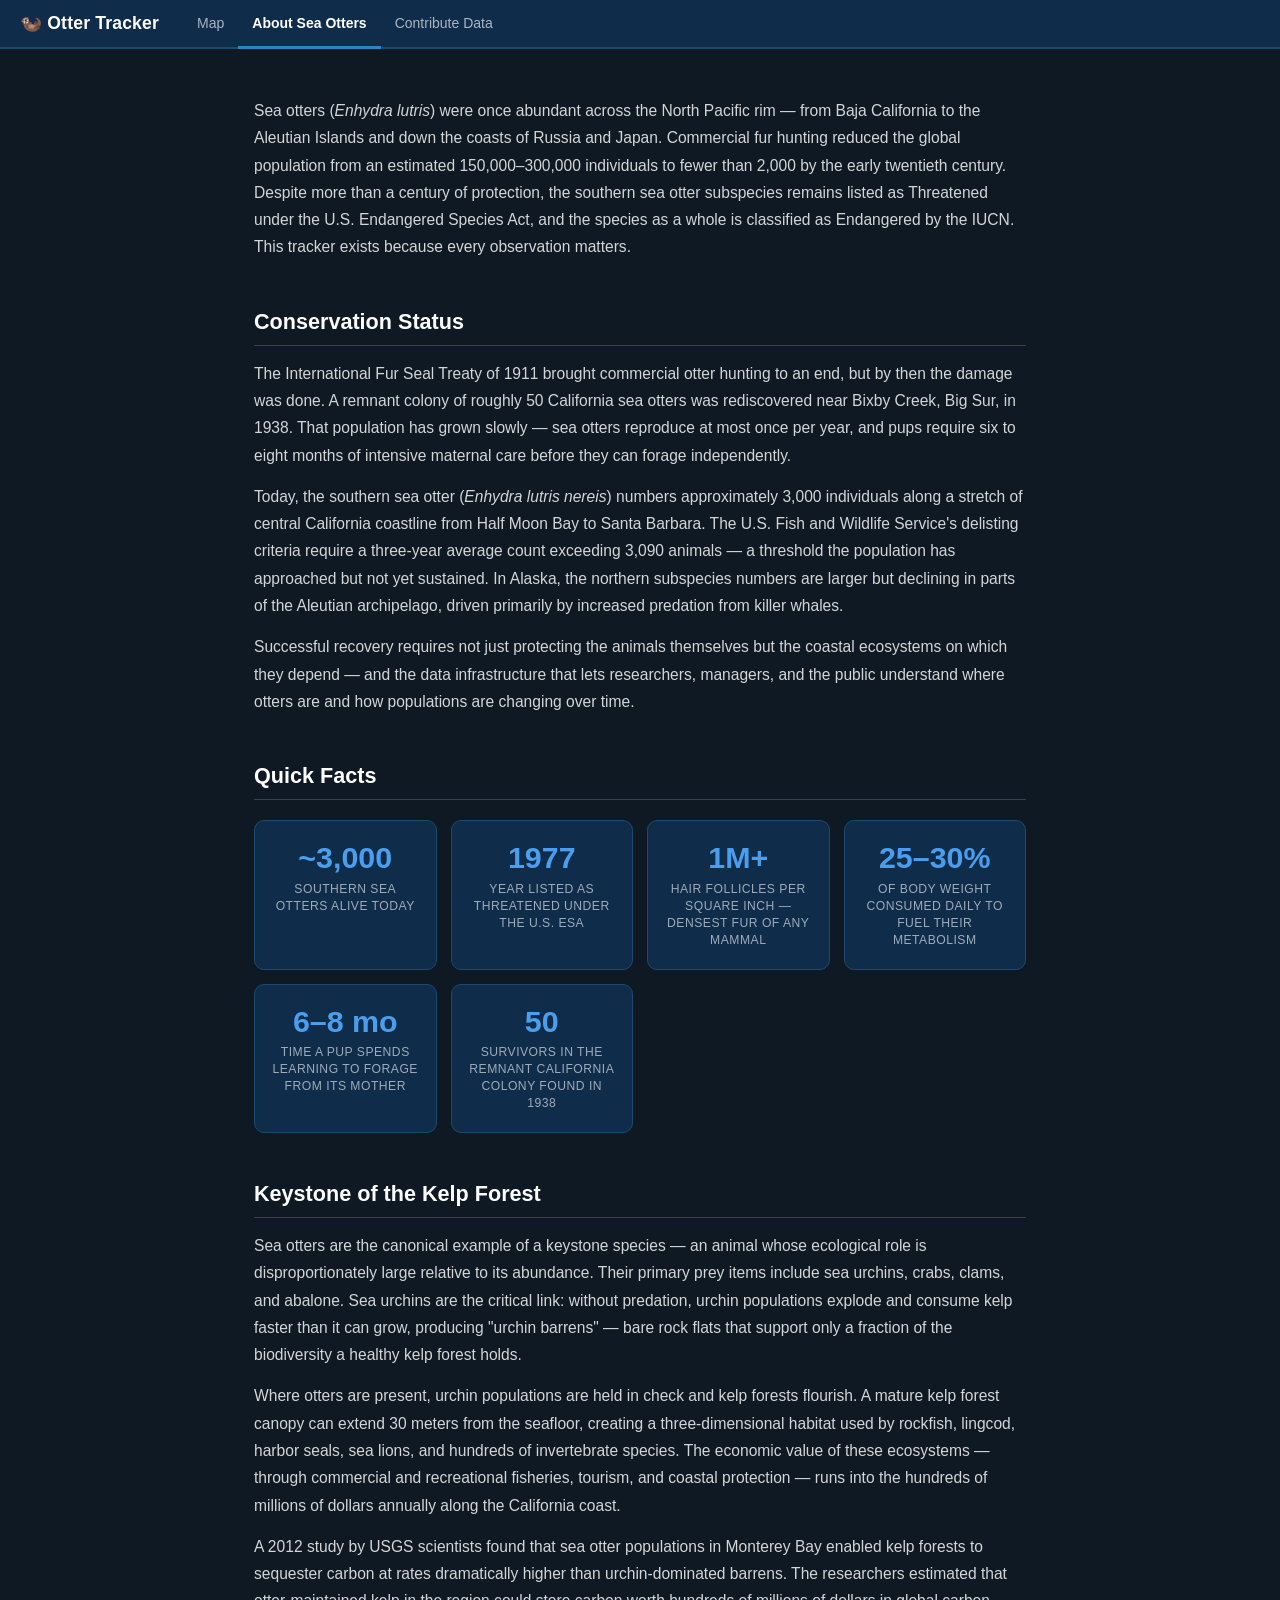
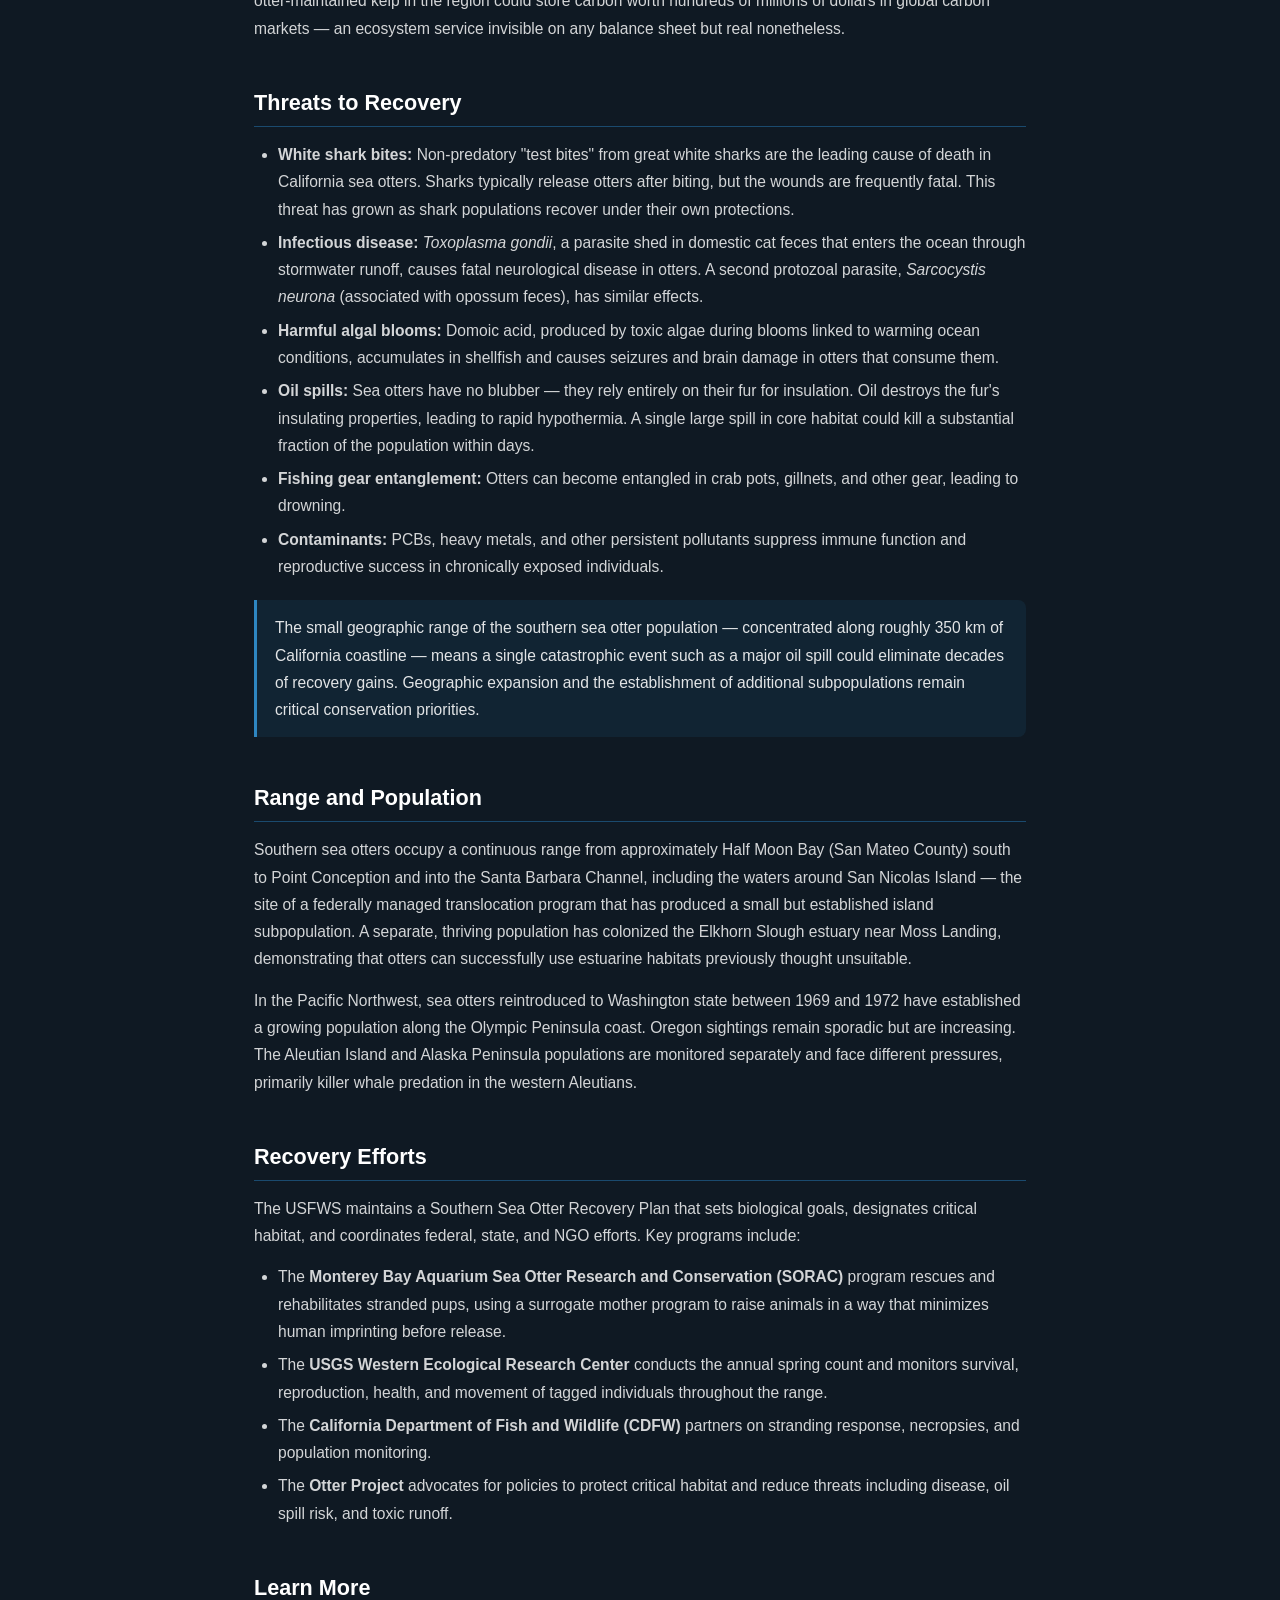
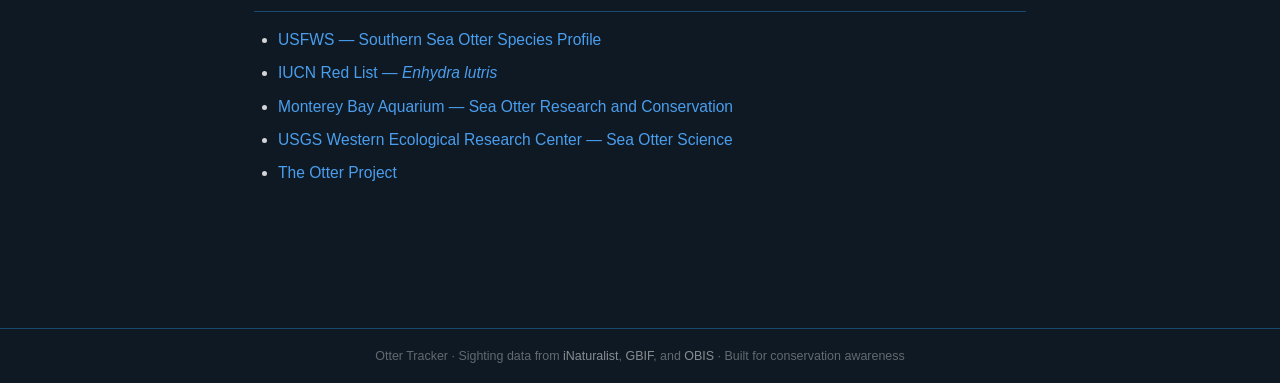
==== about.html @ 35cc8e44 "initial commit" ====
<!DOCTYPE html>
<html lang="en">
<head>
  <meta charset="UTF-8" />
  <meta name="viewport" content="width=device-width, initial-scale=1.0" />
  <title>About Sea Otters | Otter Tracker</title>
  <link rel="stylesheet" href="style.css" />
</head>
<body>

  <nav class="site-nav">
    <a class="nav-logo" href="index.html">🦦 Otter Tracker</a>
    <ul class="nav-links">
      <li><a href="index.html">Map</a></li>
      <li><a href="about.html" class="active">About Sea Otters</a></li>
      <li><a href="contribute.html">Contribute Data</a></li>
    </ul>
  </nav>

  <main class="content-main">

    <p>Sea otters (<em>Enhydra lutris</em>) were once abundant across the North
    Pacific rim — from Baja California to the Aleutian Islands and down the coasts
    of Russia and Japan. Commercial fur hunting reduced the global population from
    an estimated 150,000–300,000 individuals to fewer than 2,000 by the early
    twentieth century. Despite more than a century of protection, the southern sea
    otter subspecies remains listed as Threatened under the U.S. Endangered Species
    Act, and the species as a whole is classified as Endangered by the IUCN. This
    tracker exists because every observation matters.</p>

    <h2>Conservation Status</h2>

    <p>The International Fur Seal Treaty of 1911 brought commercial otter hunting
    to an end, but by then the damage was done. A remnant colony of roughly 50
    California sea otters was rediscovered near Bixby Creek, Big Sur, in 1938.
    That population has grown slowly — sea otters reproduce at most once per year,
    and pups require six to eight months of intensive maternal care before they can
    forage independently.</p>

    <p>Today, the southern sea otter (<em>Enhydra lutris nereis</em>) numbers
    approximately 3,000 individuals along a stretch of central California coastline
    from Half Moon Bay to Santa Barbara. The U.S. Fish and Wildlife Service's
    delisting criteria require a three-year average count exceeding 3,090 animals —
    a threshold the population has approached but not yet sustained. In Alaska, the
    northern subspecies numbers are larger but declining in parts of the Aleutian
    archipelago, driven primarily by increased predation from killer whales.</p>

    <p>Successful recovery requires not just protecting the animals themselves but
    the coastal ecosystems on which they depend — and the data infrastructure that
    lets researchers, managers, and the public understand where otters are and how
    populations are changing over time.</p>

    <h2>Quick Facts</h2>

    <div class="fact-grid">
      <div class="fact-card">
        <span class="fact-number">~3,000</span>
        <span class="fact-label">Southern sea otters alive today</span>
      </div>
      <div class="fact-card">
        <span class="fact-number">1977</span>
        <span class="fact-label">Year listed as Threatened under the U.S. ESA</span>
      </div>
      <div class="fact-card">
        <span class="fact-number">1M+</span>
        <span class="fact-label">Hair follicles per square inch — densest fur of any mammal</span>
      </div>
      <div class="fact-card">
        <span class="fact-number">25–30%</span>
        <span class="fact-label">Of body weight consumed daily to fuel their metabolism</span>
      </div>
      <div class="fact-card">
        <span class="fact-number">6–8 mo</span>
        <span class="fact-label">Time a pup spends learning to forage from its mother</span>
      </div>
      <div class="fact-card">
        <span class="fact-number">50</span>
        <span class="fact-label">Survivors in the remnant California colony found in 1938</span>
      </div>
    </div>

    <h2>Keystone of the Kelp Forest</h2>

    <p>Sea otters are the canonical example of a keystone species — an animal whose
    ecological role is disproportionately large relative to its abundance. Their
    primary prey items include sea urchins, crabs, clams, and abalone. Sea urchins
    are the critical link: without predation, urchin populations explode and consume
    kelp faster than it can grow, producing "urchin barrens" — bare rock flats that
    support only a fraction of the biodiversity a healthy kelp forest holds.</p>

    <p>Where otters are present, urchin populations are held in check and kelp
    forests flourish. A mature kelp forest canopy can extend 30 meters from the
    seafloor, creating a three-dimensional habitat used by rockfish, lingcod, harbor
    seals, sea lions, and hundreds of invertebrate species. The economic value of
    these ecosystems — through commercial and recreational fisheries, tourism, and
    coastal protection — runs into the hundreds of millions of dollars annually
    along the California coast.</p>

    <p>A 2012 study by USGS scientists found that sea otter populations in Monterey
    Bay enabled kelp forests to sequester carbon at rates dramatically higher than
    urchin-dominated barrens. The researchers estimated that otter-maintained kelp
    in the region could store carbon worth hundreds of millions of dollars in global
    carbon markets — an ecosystem service invisible on any balance sheet but real
    nonetheless.</p>

    <h2>Threats to Recovery</h2>

    <ul>
      <li><strong>White shark bites:</strong> Non-predatory "test bites" from great
      white sharks are the leading cause of death in California sea otters. Sharks
      typically release otters after biting, but the wounds are frequently fatal.
      This threat has grown as shark populations recover under their own protections.</li>
      <li><strong>Infectious disease:</strong> <em>Toxoplasma gondii</em>, a parasite
      shed in domestic cat feces that enters the ocean through stormwater runoff,
      causes fatal neurological disease in otters. A second protozoal parasite,
      <em>Sarcocystis neurona</em> (associated with opossum feces), has similar
      effects.</li>
      <li><strong>Harmful algal blooms:</strong> Domoic acid, produced by toxic algae
      during blooms linked to warming ocean conditions, accumulates in shellfish and
      causes seizures and brain damage in otters that consume them.</li>
      <li><strong>Oil spills:</strong> Sea otters have no blubber — they rely entirely
      on their fur for insulation. Oil destroys the fur's insulating properties,
      leading to rapid hypothermia. A single large spill in core habitat could kill a
      substantial fraction of the population within days.</li>
      <li><strong>Fishing gear entanglement:</strong> Otters can become entangled in
      crab pots, gillnets, and other gear, leading to drowning.</li>
      <li><strong>Contaminants:</strong> PCBs, heavy metals, and other persistent
      pollutants suppress immune function and reproductive success in chronically
      exposed individuals.</li>
    </ul>

    <div class="callout">
      <p>The small geographic range of the southern sea otter population —
      concentrated along roughly 350 km of California coastline — means a single
      catastrophic event such as a major oil spill could eliminate decades of
      recovery gains. Geographic expansion and the establishment of additional
      subpopulations remain critical conservation priorities.</p>
    </div>

    <h2>Range and Population</h2>

    <p>Southern sea otters occupy a continuous range from approximately Half Moon Bay
    (San Mateo County) south to Point Conception and into the Santa Barbara Channel,
    including the waters around San Nicolas Island — the site of a federally managed
    translocation program that has produced a small but established island
    subpopulation. A separate, thriving population has colonized the Elkhorn Slough
    estuary near Moss Landing, demonstrating that otters can successfully use
    estuarine habitats previously thought unsuitable.</p>

    <p>In the Pacific Northwest, sea otters reintroduced to Washington state between
    1969 and 1972 have established a growing population along the Olympic Peninsula
    coast. Oregon sightings remain sporadic but are increasing. The Aleutian Island
    and Alaska Peninsula populations are monitored separately and face different
    pressures, primarily killer whale predation in the western Aleutians.</p>

    <h2>Recovery Efforts</h2>

    <p>The USFWS maintains a Southern Sea Otter Recovery Plan that sets biological
    goals, designates critical habitat, and coordinates federal, state, and NGO
    efforts. Key programs include:</p>

    <ul>
      <li>The <strong>Monterey Bay Aquarium Sea Otter Research and Conservation
      (SORAC)</strong> program rescues and rehabilitates stranded pups, using a
      surrogate mother program to raise animals in a way that minimizes human
      imprinting before release.</li>
      <li>The <strong>USGS Western Ecological Research Center</strong> conducts the
      annual spring count and monitors survival, reproduction, health, and movement
      of tagged individuals throughout the range.</li>
      <li>The <strong>California Department of Fish and Wildlife (CDFW)</strong>
      partners on stranding response, necropsies, and population monitoring.</li>
      <li>The <strong>Otter Project</strong> advocates for policies to protect
      critical habitat and reduce threats including disease, oil spill risk, and
      toxic runoff.</li>
    </ul>

    <h2>Learn More</h2>

    <ul>
      <li><a href="https://www.fws.gov/species/southern-sea-otter-enhydra-lutris-nereis" target="_blank" rel="noopener">USFWS — Southern Sea Otter Species Profile</a></li>
      <li><a href="https://www.iucnredlist.org/species/7750/21938042" target="_blank" rel="noopener">IUCN Red List — <em>Enhydra lutris</em></a></li>
      <li><a href="https://www.montereybayaquarium.org/animals/animals-a-to-z/sea-otter" target="_blank" rel="noopener">Monterey Bay Aquarium — Sea Otter Research and Conservation</a></li>
      <li><a href="https://www.usgs.gov/centers/werc/science/sea-otter" target="_blank" rel="noopener">USGS Western Ecological Research Center — Sea Otter Science</a></li>
      <li><a href="https://www.theotterproject.org" target="_blank" rel="noopener">The Otter Project</a></li>
    </ul>

  </main>

  <footer class="site-footer">
    Otter Tracker &middot; Sighting data from
    <a href="https://www.inaturalist.org" target="_blank" rel="noopener">iNaturalist</a>,
    <a href="https://www.gbif.org" target="_blank" rel="noopener">GBIF</a>, and
    <a href="https://obis.org" target="_blank" rel="noopener">OBIS</a>
    &middot; Built for conservation awareness
  </footer>

</body>
</html>
---- style.css ----
* {
  margin: 0;
  padding: 0;
  box-sizing: border-box;
}

body {
  font-family: -apple-system, BlinkMacSystemFont, 'Segoe UI', sans-serif;
  background: #0f1923;
  color: white;
}

/* Map page needs a fixed full-viewport flex column so the map fills remaining height */
body.page-map {
  display: flex;
  flex-direction: column;
  height: 100vh;
}

/* ── Site Nav ── */
.site-nav {
  display: flex;
  align-items: center;
  background: #0f2d4a;
  border-bottom: 2px solid #1a4a6e;
  padding: 0 20px;
  flex-shrink: 0;
  z-index: 1001;
}

.site-nav .nav-logo {
  font-size: 1.1rem;
  font-weight: 700;
  color: white;
  text-decoration: none;
  letter-spacing: 0.01em;
  padding: 13px 0;
  margin-right: 24px;
  white-space: nowrap;
}

.site-nav .nav-links {
  display: flex;
  align-items: center;
  list-style: none;
  flex: 1;
}

.site-nav .nav-links a {
  display: block;
  padding: 15px 14px;
  color: rgba(255, 255, 255, 0.65);
  text-decoration: none;
  font-size: 0.875rem;
  font-weight: 500;
  border-bottom: 3px solid transparent;
  margin-bottom: -2px; /* aligns active underline flush with nav border */
  transition: color 0.15s, border-color 0.15s;
  white-space: nowrap;
}

.site-nav .nav-links a:hover {
  color: white;
}

.site-nav .nav-links a.active {
  color: white;
  border-bottom-color: #2e86c1;
  font-weight: 600;
}

/* ── Map page toolbar (below nav) ── */
#header {
  display: flex;
  align-items: center;
  justify-content: space-between;
  padding: 10px 20px;
  background: #0a2035;
  border-bottom: 1px solid #1a4a6e;
  z-index: 1000;
  flex-shrink: 0;
}

#controls {
  display: flex;
  align-items: center;
  gap: 14px;
}

#status {
  font-size: 0.82rem;
  opacity: 0.75;
}

#refresh-btn {
  padding: 6px 16px;
  background: #2e86c1;
  color: white;
  border: none;
  border-radius: 6px;
  cursor: pointer;
  font-size: 0.82rem;
  font-weight: 600;
  transition: background 0.2s;
}

#refresh-btn:hover {
  background: #1a6fa0;
}

#refresh-btn:disabled {
  opacity: 0.5;
  cursor: default;
}

/* ── Info icon with CSS tooltip ── */
.info-icon {
  display: inline-flex;
  align-items: center;
  justify-content: center;
  width: 17px;
  height: 17px;
  background: rgba(255, 255, 255, 0.18);
  border-radius: 50%;
  font-size: 0.7rem;
  font-style: normal;
  cursor: default;
  position: relative;
  flex-shrink: 0;
  user-select: none;
}

.info-icon::after {
  content: attr(data-tooltip);
  position: absolute;
  top: calc(100% + 8px);
  right: 0;
  background: #0f2d4a;
  border: 1px solid #1a4a6e;
  color: rgba(255, 255, 255, 0.88);
  padding: 8px 12px;
  border-radius: 7px;
  font-size: 0.78rem;
  line-height: 1.5;
  width: 230px;
  white-space: normal;
  pointer-events: none;
  opacity: 0;
  transition: opacity 0.15s;
  z-index: 9999;
}

.info-icon:hover::after {
  opacity: 1;
}

/* ── Date filter ── */
#date-filter {
  display: flex;
  align-items: center;
  gap: 4px;
}

.date-btn {
  padding: 4px 12px;
  background: rgba(255, 255, 255, 0.08);
  border: 1px solid rgba(255, 255, 255, 0.15);
  border-radius: 20px;
  color: white;
  font-size: 0.78rem;
  cursor: pointer;
  transition: background 0.15s;
}

.date-btn:hover {
  background: rgba(255, 255, 255, 0.14);
}

.date-btn.active {
  background: #2e86c1;
  border-color: #2e86c1;
  font-weight: 600;
}

/* ── Sources panel ── */
#sources {
  display: flex;
  align-items: center;
  gap: 6px;
}

.source-chip {
  display: flex;
  align-items: center;
  gap: 5px;
  padding: 4px 10px;
  background: rgba(255, 255, 255, 0.08);
  border: 1px solid rgba(255, 255, 255, 0.15);
  border-radius: 20px;
  font-size: 0.78rem;
  cursor: pointer;
  user-select: none;
  transition: background 0.15s;
}

.source-chip:hover {
  background: rgba(255, 255, 255, 0.14);
}

.source-chip input[type="checkbox"] {
  display: none;
}

.source-dot {
  width: 10px;
  height: 10px;
  border-radius: 50%;
  flex-shrink: 0;
}

/* Dim chip when its source is unchecked */
.source-chip:has(input:not(:checked)) {
  opacity: 0.4;
}

/* ── Map ── */
#map {
  flex: 1;
}

/* ── Popup ── */
.popup-content {
  max-width: 230px;
  font-family: -apple-system, BlinkMacSystemFont, 'Segoe UI', sans-serif;
}

.popup-content img {
  width: 100%;
  border-radius: 6px;
  margin-bottom: 8px;
  display: block;
}

.popup-content .popup-title {
  font-weight: 700;
  font-size: 0.95rem;
  margin-bottom: 5px;
}

.popup-content .popup-meta {
  font-size: 0.8rem;
  color: #444;
  line-height: 1.6;
}

.popup-content .popup-link {
  display: inline-block;
  margin-top: 7px;
  font-size: 0.8rem;
  color: #0077cc;
  text-decoration: none;
  font-weight: 500;
}

.popup-content .popup-link:hover {
  text-decoration: underline;
}

.popup-source-dot {
  display: inline-block;
  width: 8px;
  height: 8px;
  border-radius: 50%;
  vertical-align: middle;
  margin: 0 2px;
}

.popup-obscured {
  color: #b07d00;
  font-size: 0.75rem;
}

/* ── Content pages (about, contribute) ── */
.content-main {
  max-width: 820px;
  margin: 0 auto;
  padding: 48px 24px 80px;
}

.content-main h1 {
  font-size: 2rem;
  font-weight: 700;
  margin-bottom: 16px;
  color: white;
}

.content-main h2 {
  font-size: 1.35rem;
  font-weight: 700;
  margin: 48px 0 14px;
  color: white;
  padding-bottom: 10px;
  border-bottom: 1px solid #1a4a6e;
}

.content-main p {
  font-size: 0.975rem;
  line-height: 1.75;
  color: rgba(255, 255, 255, 0.82);
  margin-bottom: 14px;
}

.content-main ul,
.content-main ol {
  padding-left: 1.5em;
  margin-bottom: 14px;
}

.content-main li {
  font-size: 0.975rem;
  line-height: 1.75;
  color: rgba(255, 255, 255, 0.82);
  margin-bottom: 6px;
}

.content-main a {
  color: #4a9eed;
  text-decoration: none;
}

.content-main a:hover {
  text-decoration: underline;
}

/* ── Fact grid (about page) ── */
.fact-grid {
  display: grid;
  grid-template-columns: repeat(auto-fit, minmax(180px, 1fr));
  gap: 14px;
  margin: 20px 0 40px;
}

.fact-card {
  background: #0f2d4a;
  border: 1px solid #1a4a6e;
  border-radius: 10px;
  padding: 20px 16px;
  text-align: center;
}

.fact-card .fact-number {
  display: block;
  font-size: 1.9rem;
  font-weight: 700;
  color: #4a9eed;
  line-height: 1.1;
  margin-bottom: 6px;
}

.fact-card .fact-label {
  display: block;
  font-size: 0.76rem;
  color: rgba(255, 255, 255, 0.6);
  line-height: 1.4;
  text-transform: uppercase;
  letter-spacing: 0.04em;
}

/* ── CTA cards (contribute page) ── */
.cta-grid {
  display: grid;
  grid-template-columns: repeat(auto-fit, minmax(300px, 1fr));
  gap: 20px;
  margin: 20px 0 32px;
}

.cta-card {
  background: #0f2d4a;
  border: 1px solid #1a4a6e;
  border-radius: 10px;
  padding: 28px 24px;
}

.cta-card h3 {
  font-size: 1.05rem;
  font-weight: 700;
  margin-bottom: 12px;
  color: white;
}

.cta-card p {
  font-size: 0.9rem;
  margin-bottom: 12px;
}

.cta-card ul,
.cta-card ol {
  padding-left: 0;
  margin-bottom: 20px;
}

.cta-card li {
  font-size: 0.875rem;
  margin-bottom: 8px;
}

.cta-steps {
  list-style: none;
}

.cta-steps li {
  display: flex;
  align-items: flex-start;
  gap: 10px;
  color: rgba(255, 255, 255, 0.82);
}

.cta-steps li::before {
  content: attr(data-step);
  display: inline-flex;
  align-items: center;
  justify-content: center;
  min-width: 22px;
  height: 22px;
  background: #2e86c1;
  color: white;
  border-radius: 50%;
  font-size: 0.72rem;
  font-weight: 700;
  flex-shrink: 0;
  margin-top: 2px;
}

.btn-primary {
  display: inline-block;
  padding: 9px 20px;
  background: #2e86c1;
  color: white;
  text-decoration: none;
  border-radius: 6px;
  font-size: 0.875rem;
  font-weight: 600;
  transition: background 0.2s;
}

.btn-primary:hover {
  background: #1a6fa0;
  text-decoration: none;
}

/* ── Callout box ── */
.callout {
  background: rgba(46, 134, 193, 0.1);
  border-left: 3px solid #2e86c1;
  border-radius: 0 8px 8px 0;
  padding: 14px 18px;
  margin: 20px 0;
}

.callout p {
  margin-bottom: 0;
  color: rgba(255, 255, 255, 0.88);
}

/* ── Site footer ── */
.site-footer {
  margin-top: 48px;
  padding: 20px 24px;
  text-align: center;
  font-size: 0.78rem;
  color: rgba(255, 255, 255, 0.35);
  border-top: 1px solid #1a4a6e;
}

.site-footer a {
  color: rgba(255, 255, 255, 0.5);
  text-decoration: none;
}

.site-footer a:hover {
  color: rgba(255, 255, 255, 0.8);
}
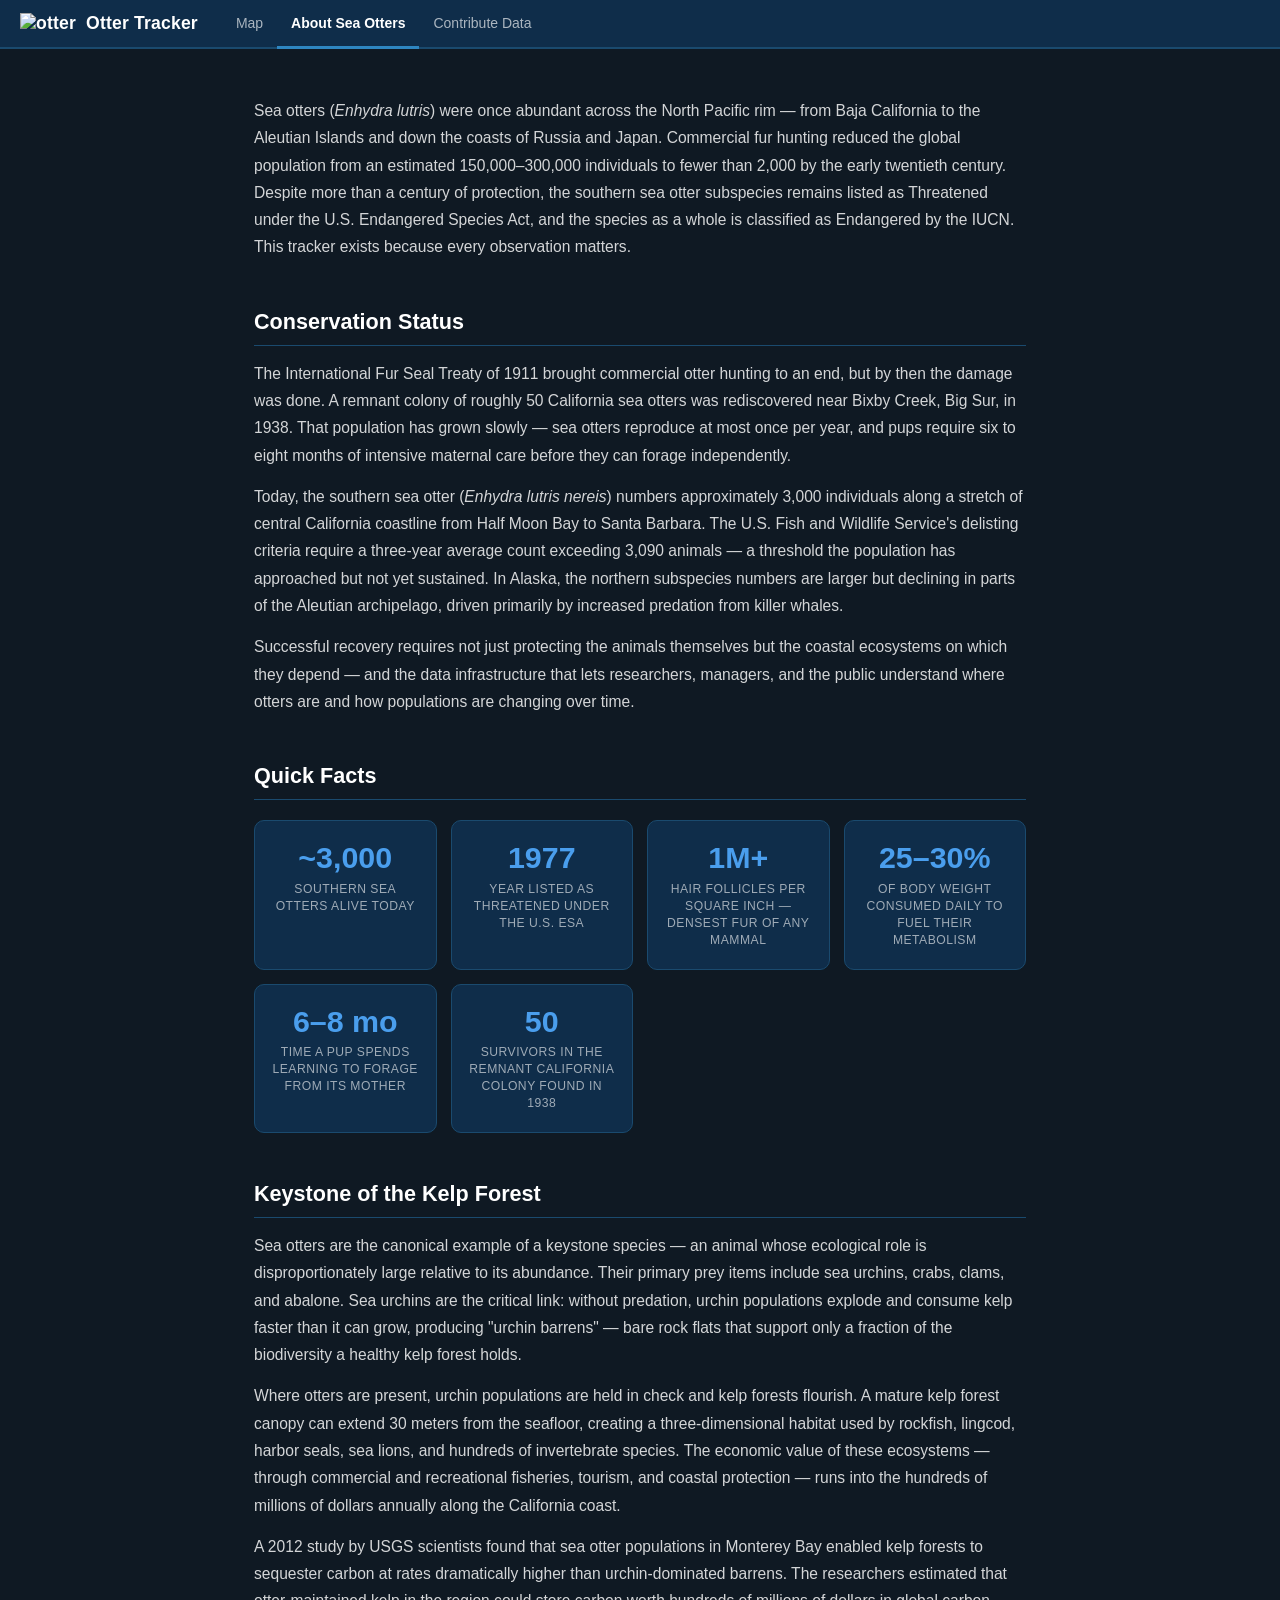
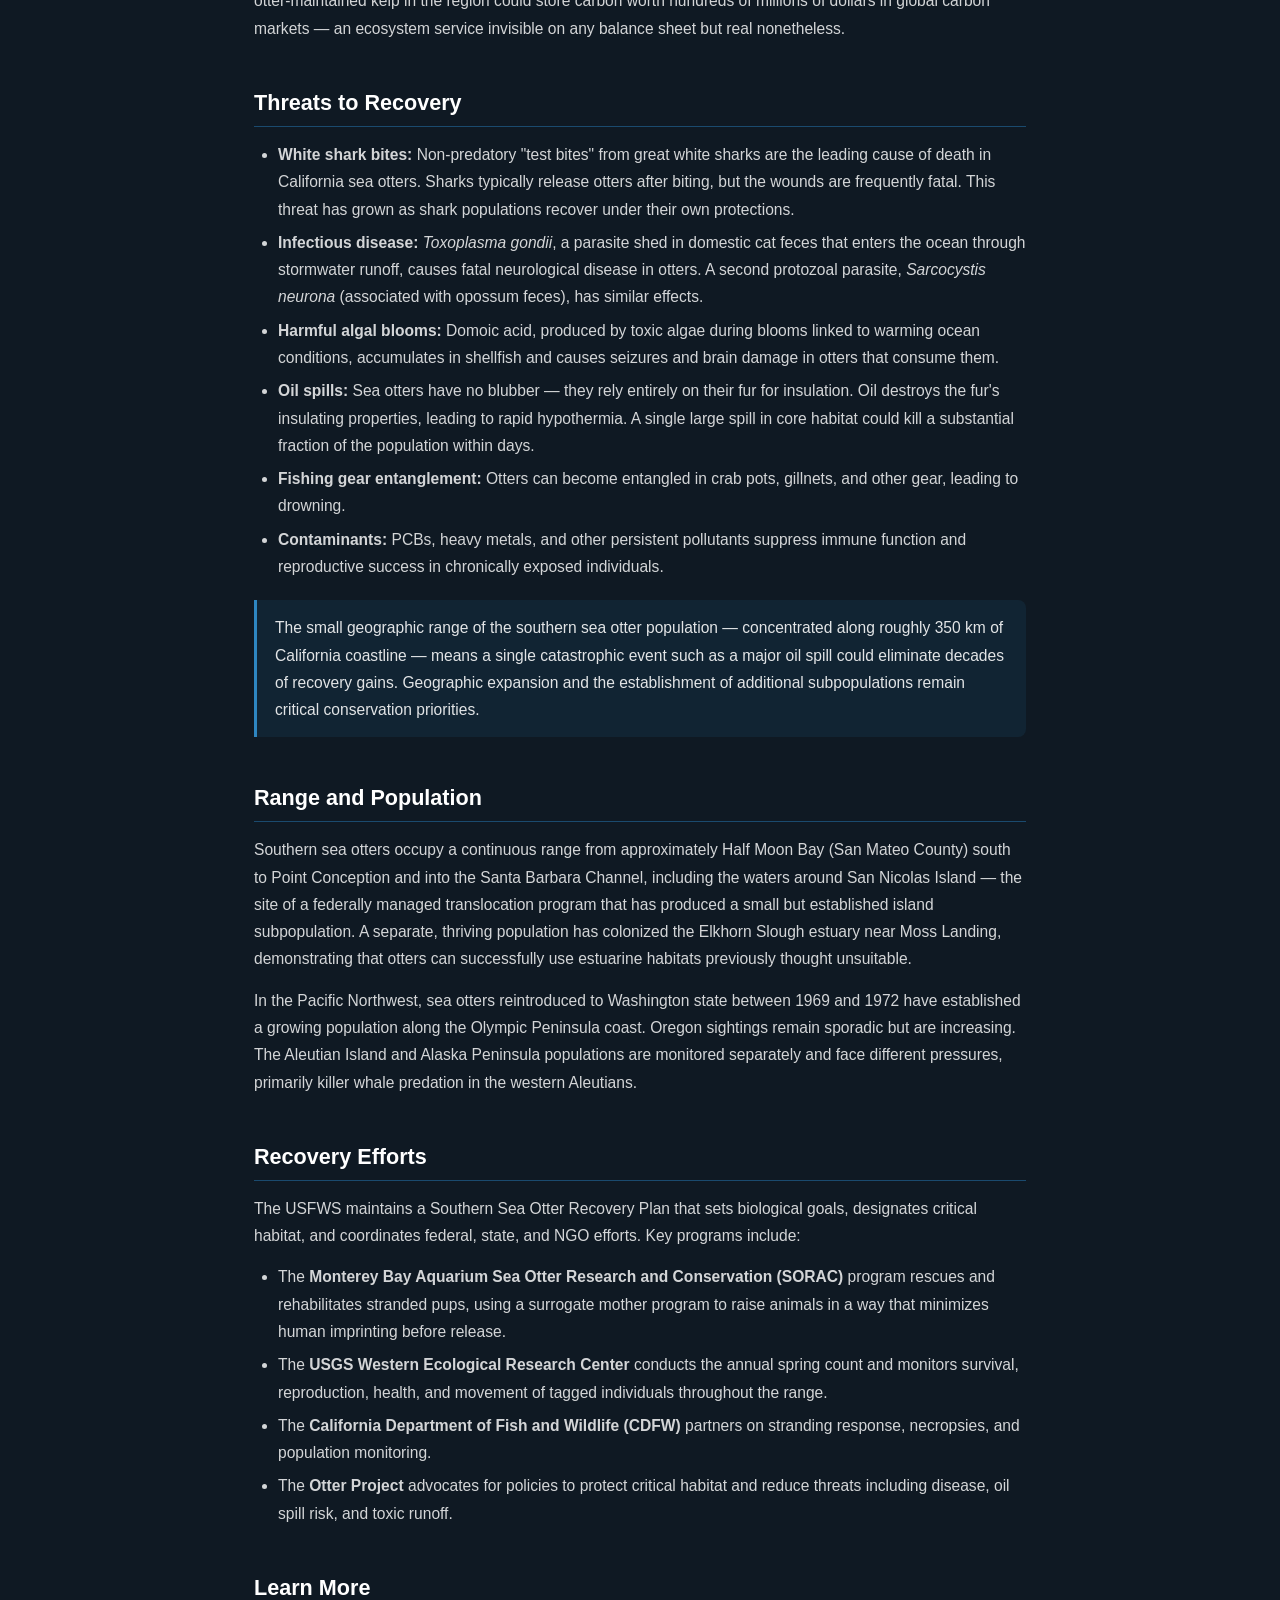
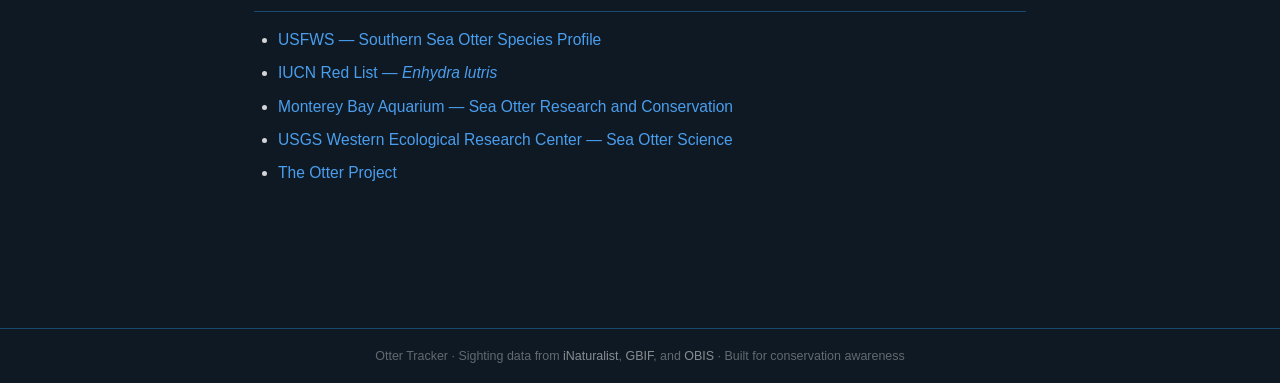
==== commit 773ebf46: "Fixed otter emoji" ====
--- a/about.html
+++ b/about.html
@@ -9,7 +9,7 @@
 <body>
 
   <nav class="site-nav">
-    <a class="nav-logo" href="index.html">🦦 Otter Tracker</a>
+    <a class="nav-logo" href="index.html"><img class="otter-icon" src="https://raw.githubusercontent.com/microsoft/fluentui-emoji/main/assets/Otter/Color/otter_color.svg" alt="otter"> Otter Tracker</a>
     <ul class="nav-links">
       <li><a href="index.html">Map</a></li>
       <li><a href="about.html" class="active">About Sea Otters</a></li>
--- a/style.css
+++ b/style.css
@@ -26,6 +26,22 @@
   padding: 0 20px;
   flex-shrink: 0;
   z-index: 1001;
+}
+
+.otter-icon {
+  width: 22px;
+  height: 22px;
+  vertical-align: middle;
+  margin-right: 5px;
+  margin-top: -2px; /* optical alignment with text */
+}
+
+.popup-otter-icon {
+  width: 16px;
+  height: 16px;
+  vertical-align: middle;
+  margin-right: 3px;
+  margin-top: -2px;
 }
 
 .site-nav .nav-logo {
@@ -154,8 +170,24 @@
   opacity: 1;
 }
 
-/* ── Date filter ── */
-#date-filter {
+/* ── Filter group (date + region + limit) ── */
+#filter-group {
+  display: flex;
+  align-items: center;
+  gap: 8px;
+}
+
+.filter-sep {
+  width: 1px;
+  height: 16px;
+  background: rgba(255, 255, 255, 0.15);
+  flex-shrink: 0;
+}
+
+/* ── Date / region / limit filters ── */
+#date-filter,
+#region-filter,
+#limit-filter {
   display: flex;
   align-items: center;
   gap: 4px;
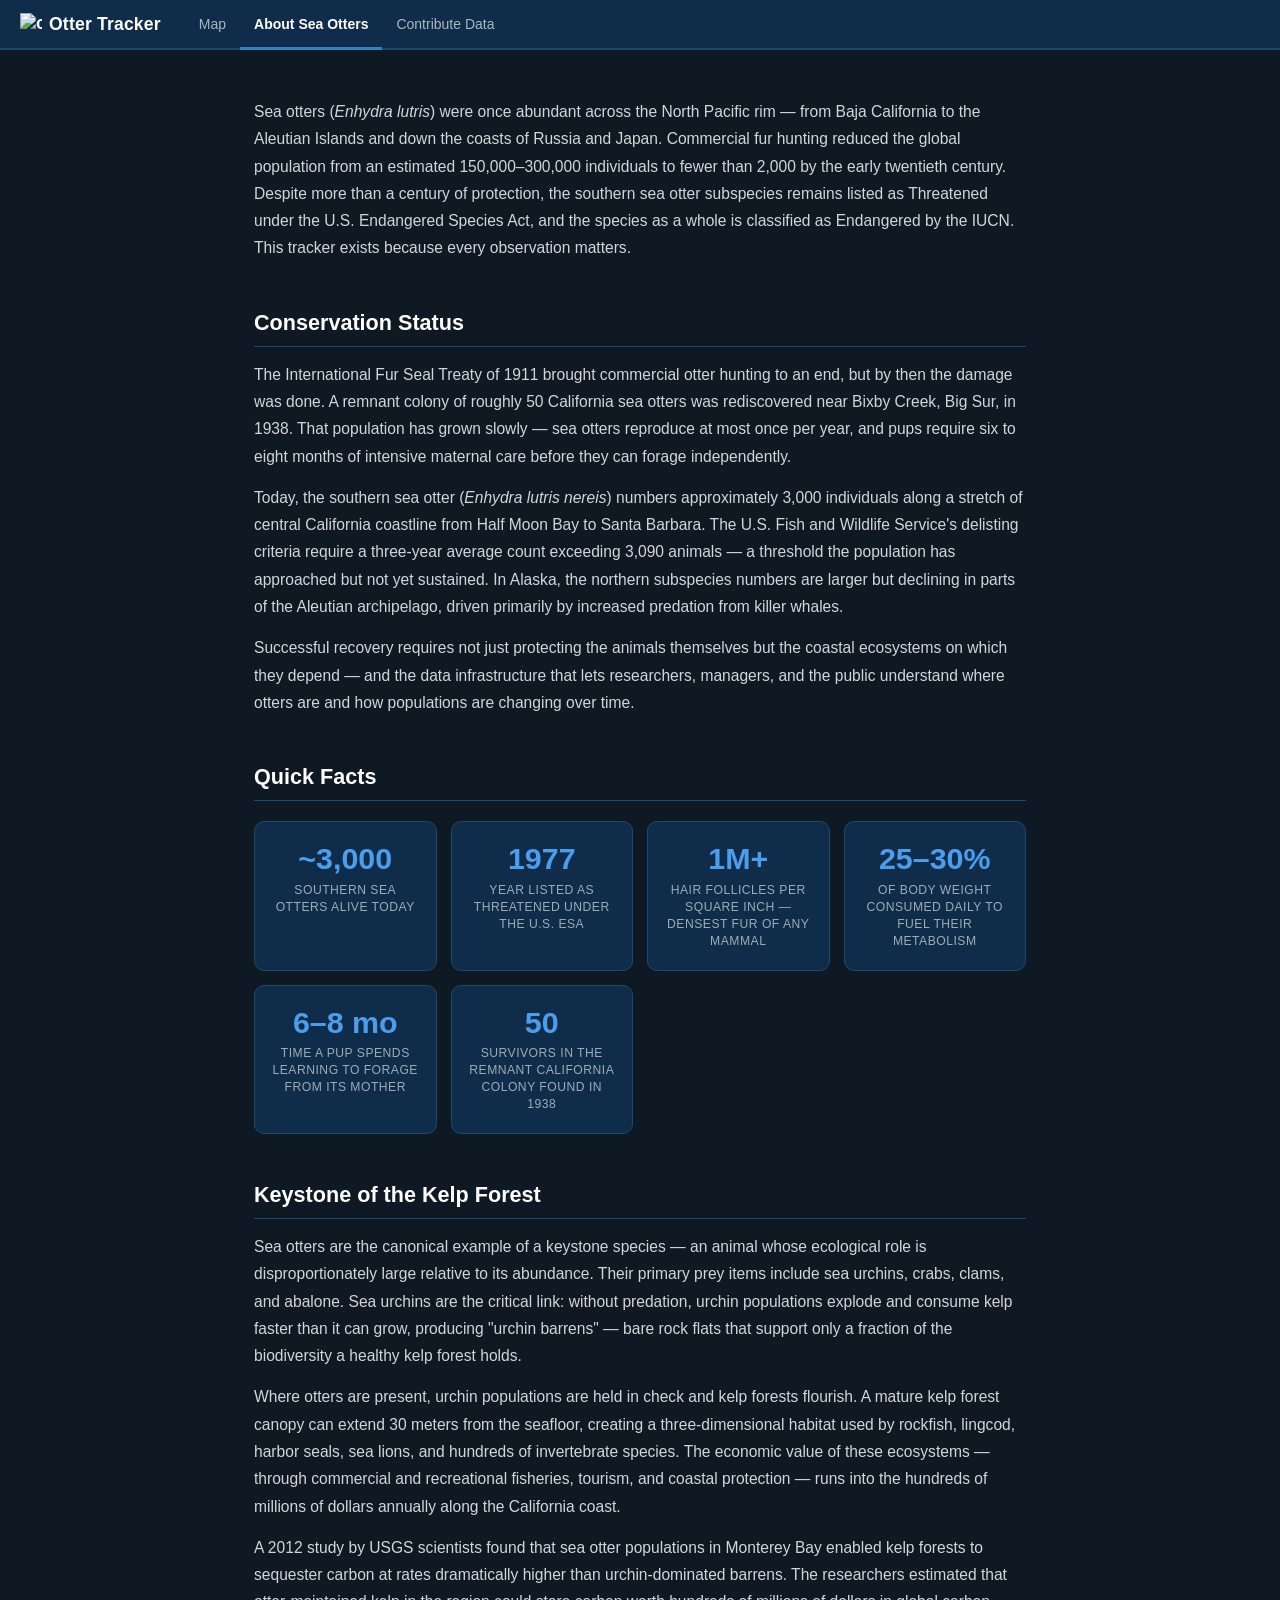
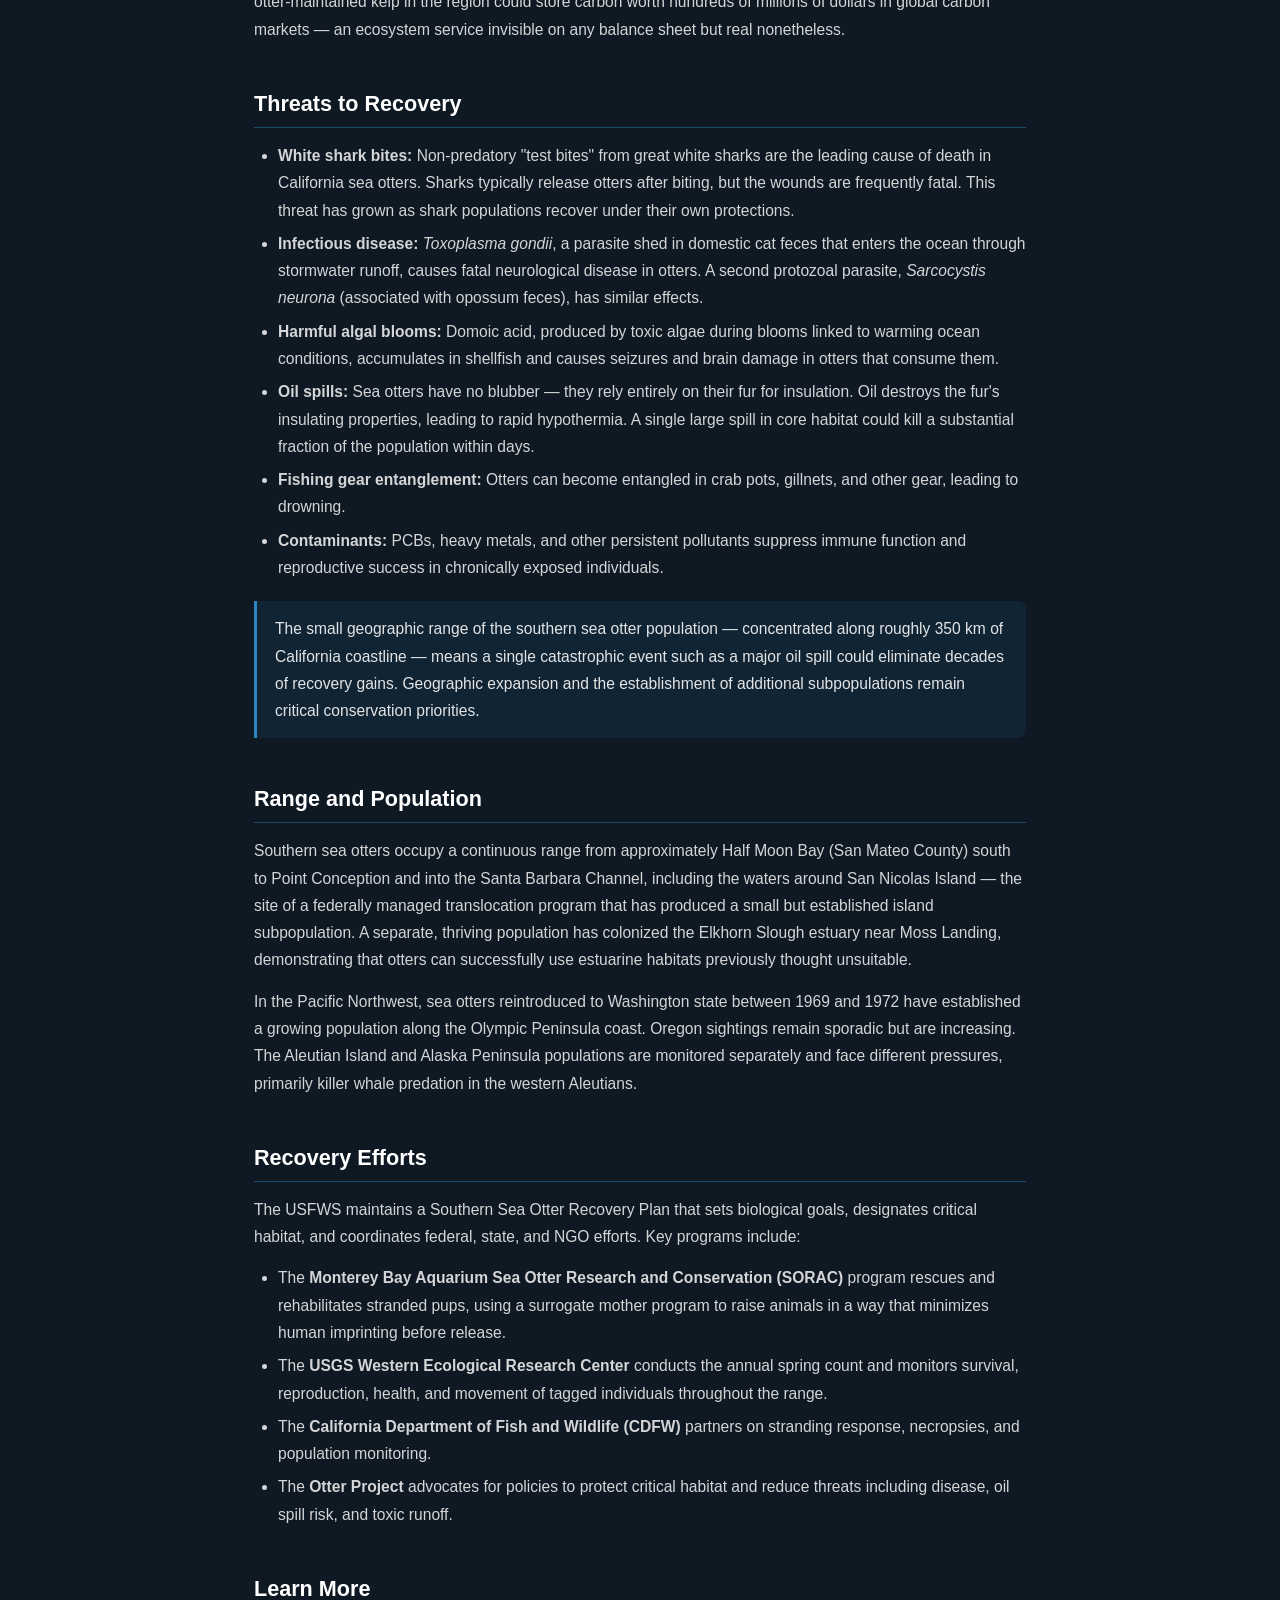
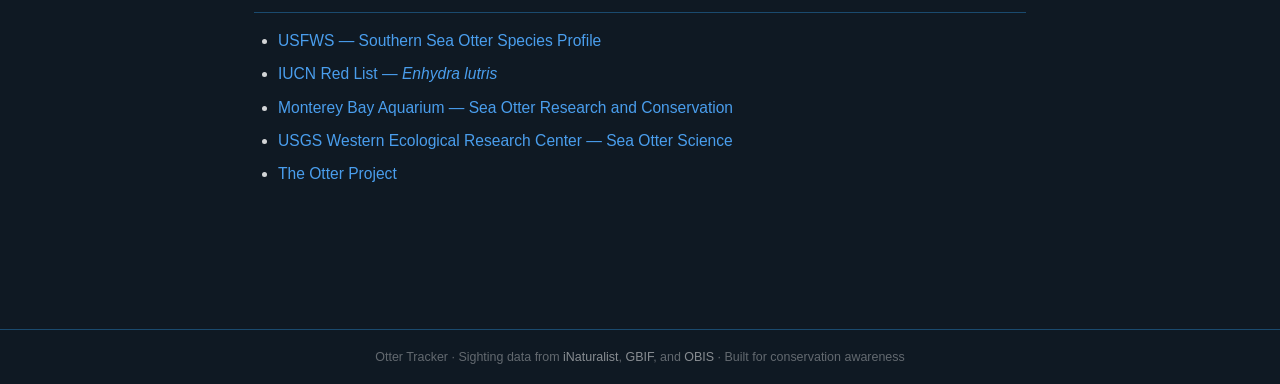
==== commit 64721ff9: "Mobile support" ====
--- a/about.html
+++ b/about.html
@@ -9,7 +9,7 @@
 <body>
 
   <nav class="site-nav">
-    <a class="nav-logo" href="index.html"><img class="otter-icon" src="https://raw.githubusercontent.com/microsoft/fluentui-emoji/main/assets/Otter/Color/otter_color.svg" alt="otter"> Otter Tracker</a>
+    <a class="nav-logo" href="index.html"><img class="otter-icon" src="https://raw.githubusercontent.com/microsoft/fluentui-emoji/main/assets/Otter/Color/otter_color.svg" alt="otter"> <span class="nav-title">Otter Tracker</span></a>
     <ul class="nav-links">
       <li><a href="index.html">Map</a></li>
       <li><a href="about.html" class="active">About Sea Otters</a></li>
--- a/style.css
+++ b/style.css
@@ -31,9 +31,7 @@
 .otter-icon {
   width: 22px;
   height: 22px;
-  vertical-align: middle;
-  margin-right: 5px;
-  margin-top: -2px; /* optical alignment with text */
+  flex-shrink: 0;
 }
 
 .popup-otter-icon {
@@ -45,6 +43,9 @@
 }
 
 .site-nav .nav-logo {
+  display: flex;
+  align-items: center;
+  gap: 7px;
   font-size: 1.1rem;
   font-weight: 700;
   color: white;
@@ -512,3 +513,94 @@
 .site-footer a:hover {
   color: rgba(255, 255, 255, 0.8);
 }
+
+/* ── Mobile responsive ── */
+@media (max-width: 640px) {
+
+  /* Nav: hide site title so all three links fit on one row */
+  .nav-title {
+    display: none;
+  }
+
+  .site-nav {
+    padding: 0 12px;
+  }
+
+  .site-nav .nav-logo {
+    margin-right: 10px;
+    padding: 10px 0;
+  }
+
+  .site-nav .nav-links a {
+    padding: 12px 8px;
+    font-size: 0.78rem;
+  }
+
+  /* Map header: filter-group takes full width, sources + controls share next row */
+  #header {
+    flex-wrap: wrap;
+    padding: 8px 12px;
+    gap: 8px;
+  }
+
+  #filter-group {
+    flex: none;
+    width: 100%;
+    flex-wrap: wrap;
+    gap: 5px;
+  }
+
+  /* Hide vertical separators — buttons wrap naturally on mobile */
+  .filter-sep {
+    display: none;
+  }
+
+  /* Slightly larger tap targets */
+  .date-btn {
+    padding: 6px 12px;
+  }
+
+  #sources {
+    flex: 1;
+  }
+
+  #controls {
+    flex: none;
+  }
+
+  /* Status text: keep but truncate if too long */
+  #status {
+    font-size: 0.75rem;
+    max-width: 160px;
+    white-space: nowrap;
+    overflow: hidden;
+    text-overflow: ellipsis;
+  }
+
+  /* Tooltip: also show on tap via focus */
+  .info-icon:focus::after {
+    opacity: 1;
+  }
+
+  /* Content pages */
+  .content-main {
+    padding: 28px 16px 48px;
+  }
+
+  .content-main h1 {
+    font-size: 1.6rem;
+  }
+
+  .content-main h2 {
+    font-size: 1.15rem;
+    margin-top: 32px;
+  }
+
+  .fact-grid {
+    grid-template-columns: repeat(2, 1fr);
+  }
+
+  .cta-grid {
+    grid-template-columns: 1fr;
+  }
+}
